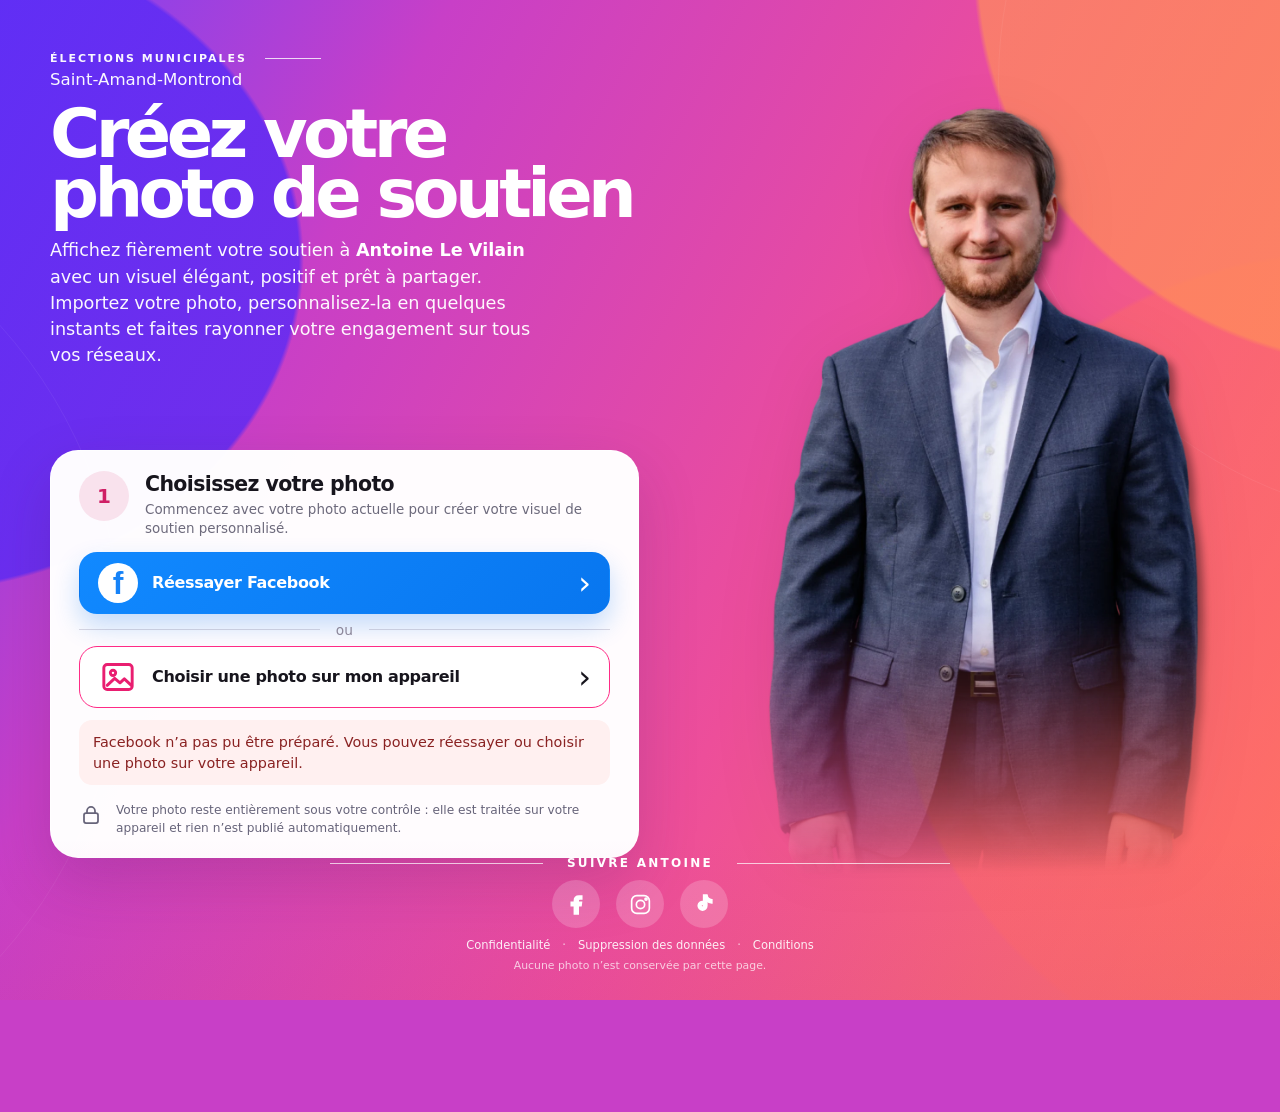
==== index.html @ eb2ffa09 "Add files via upload" ====
<!doctype html>
<html lang="fr">
<head>
  <meta charset="utf-8">
  <meta name="viewport" content="width=device-width, initial-scale=1, viewport-fit=cover">
  <meta name="theme-color" content="#c9409d">
  <meta name="description" content="Créez votre photo de soutien personnalisée.">
  <title>Créez votre photo de soutien</title>
  <link rel="stylesheet" href="./css/style.css?v=22">
  <link rel="stylesheet" href="./css/mobile.css?v=23" media="(max-width: 700px)">
</head>
<body class="landing-page">
  <div id="fb-root"></div>

  <main>
    <section class="top-stage" aria-labelledby="heroTitle">
      <div class="hero-copy">
        <p class="eyebrow">Élections municipales</p>
        <p class="hero-context">Saint-Amand-Montrond</p>

        <h1 id="heroTitle"><span>Créez votre</span><span>photo de soutien</span></h1>

        <p class="lead">
          Affichez fièrement votre soutien à <strong>Antoine Le Vilain</strong> avec un visuel élégant, positif et prêt à partager.
          Importez votre photo, personnalisez-la en quelques instants et faites rayonner votre engagement sur tous vos réseaux.
        </p>
      </div>

      <div class="candidate-visual" aria-hidden="true">
        <picture>
          <source srcset="./assets/antoine-portrait.webp?v=18" type="image/webp">
          <img
            src="./assets/antoine-portrait.png?v=18"
            width="1080"
            height="1920"
            alt=""
            loading="eager"
            fetchpriority="high"
            decoding="async"
          >
        </picture>
      </div>

      <section class="source-card" id="sourceSection" aria-labelledby="sourceTitle">
        <div class="section-heading">
          <span class="step">1</span>
          <div>
            <h2 id="sourceTitle">Choisissez votre photo</h2>
            <p>Commencez avec votre photo actuelle pour créer votre visuel de soutien personnalisé.</p>
          </div>
        </div>

        <div class="action-stack">
          <button class="button button-facebook" id="facebookButton" type="button">
            <span class="button-icon facebook-icon" aria-hidden="true">f</span>
            <span class="button-label">Utiliser ma photo Facebook</span>
            <span class="button-arrow" aria-hidden="true">›</span>
          </button>

          <p class="separator"><span>ou</span></p>

          <label class="button button-secondary" for="fileInput">
            <span class="button-icon image-icon" aria-hidden="true">
              <svg viewBox="0 0 24 24">
                <rect x="3.5" y="4.5" width="17" height="15" rx="2"></rect>
                <circle cx="9" cy="9.5" r="1.6"></circle>
                <path d="M5.5 17l4.5-4.2 3.2 2.7 2.6-2.4 4.2 3.9"></path>
              </svg>
            </span>
            <span class="button-label">Choisir une photo sur mon appareil</span>
            <span class="button-arrow" aria-hidden="true">›</span>
          </label>

          <input class="visually-hidden" id="fileInput" type="file" accept="image/jpeg,image/png,image/webp,image/*">
        </div>

        <div class="notice" id="facebookNotice" hidden></div>

        <div class="privacy-note">
          <span class="lock-icon" aria-hidden="true">
            <svg viewBox="0 0 24 24">
              <rect x="5" y="10" width="14" height="10" rx="2"></rect>
              <path d="M8 10V7.8A4 4 0 0 1 12 4a4 4 0 0 1 4 3.8V10"></path>
            </svg>
          </span>
          <p>Votre photo reste entièrement sous votre contrôle : elle est traitée sur votre appareil et rien n’est publié automatiquement.</p>
        </div>
      </section>
    </section>

    <section class="workflow" aria-label="Création du visuel">
      <section class="stage-section" id="editorSection" aria-labelledby="editorTitle" hidden>
        <div class="section-heading section-heading-light">
          <span class="step step-light">2</span>
          <div>
            <h2 id="editorTitle">Ajustez votre photo</h2>
            <p>Déplacez votre image et utilisez le zoom pour obtenir le cadrage souhaité.</p>
          </div>
        </div>

        <div class="canvas-wrap">
          <canvas id="editorCanvas" width="1080" height="1080" aria-label="Éditeur de photo"></canvas>
        </div>

        <div class="controls controls-light">
          <label for="zoomRange">Zoom</label>
          <input id="zoomRange" type="range" min="1" max="3" value="1" step="0.01">
        </div>

        <div class="button-row">
          <button class="button button-soft" id="resetButton" type="button">Recentrer</button>
          <button class="button button-white" id="generateButton" type="button">
            <span class="button-label">Créer ma photo de soutien</span>
          </button>
        </div>
      </section>

      <section class="stage-section" id="resultSection" aria-labelledby="resultTitle" hidden>
        <div class="section-heading section-heading-light">
          <span class="step step-light">3</span>
          <div>
            <h2 id="resultTitle">Votre photo de soutien est prête</h2>
            <p>Enregistrez votre visuel et partagez-le librement sur vos réseaux.</p>
          </div>
        </div>

        <img id="resultImage" class="result-image" alt="Visuel généré">

        <div class="action-stack result-actions">
          <a class="button button-white result-primary-action" id="facebookOpenButton" href="https://www.facebook.com/" target="_blank" rel="noopener noreferrer">Ouvrir Facebook</a>
          <button class="button button-soft" id="shareButton" type="button" hidden>Partager ma photo</button>
          <a class="button button-soft" id="downloadButton" download="photo-profil-antoine-le-vilain.jpg">Enregistrer ma photo</a>
        </div>

        <div class="instructions">
          <strong>Pour l’utiliser comme photo de profil Facebook :</strong>
          <ol>
            <li>Enregistrez l’image.</li>
            <li>Ouvrez votre profil Facebook.</li>
            <li>Choisissez « Modifier la photo de profil ».</li>
            <li>Sélectionnez le visuel généré puis validez.</li>
          </ol>
        </div>
      </section>
    </section>
  </main>

  <section class="friend-share-section" aria-labelledby="friendShareTitle" hidden>
    <div class="friend-share-inner">
      <div class="friend-share-icon" aria-hidden="true">
        <svg viewBox="0 0 24 24" role="presentation">
          <circle cx="18" cy="5" r="2.5"></circle>
          <circle cx="6" cy="12" r="2.5"></circle>
          <circle cx="18" cy="19" r="2.5"></circle>
          <path d="M8.2 10.8l7.6-4.5M8.2 13.2l7.6 4.5"></path>
        </svg>
      </div>

      <div class="friend-share-copy">
        <h2 id="friendShareTitle">Permettre à un ami de créer sa photo de soutien</h2>
        <p>Partagez le lien de cette page.</p>
      </div>

      <button type="button" class="button friend-share-button" id="shareSiteButton">Partager le lien</button>

      <p class="friend-share-feedback" id="shareSiteFeedback" role="status" aria-live="polite" hidden></p>
    </div>
  </section>

  <footer class="site-footer">
    <div class="footer-inner">
      <div class="footer-title-row" aria-hidden="true">
        <span></span><p>SUIVRE ANTOINE</p><span></span>
      </div>

      <div class="social-links" aria-label="Réseaux sociaux d’Antoine Le Vilain">
        <a class="social-button" href="https://www.facebook.com/antoinelevilain18" target="_blank" rel="noopener noreferrer" aria-label="Facebook">
          <svg viewBox="0 0 24 24" aria-hidden="true"><path d="M13.6 21v-8h2.7l.4-3h-3.1V8.1c0-.9.3-1.5 1.6-1.5H17V3.9c-.3 0-1.4-.1-2.6-.1-2.6 0-4.4 1.6-4.4 4.5V10H7v3h3v8h3.6z"/></svg>
        </a>
        <a class="social-button instagram" href="https://www.instagram.com/antoine_le_vilain/" target="_blank" rel="noopener noreferrer" aria-label="Instagram">
          <svg viewBox="0 0 24 24" aria-hidden="true"><rect x="3.5" y="3.5" width="17" height="17" rx="5"/><circle cx="12" cy="12" r="4"/><circle cx="17.3" cy="6.8" r="1"/></svg>
        </a>
        <a class="social-button" href="https://www.tiktok.com/@antoinelevilain" target="_blank" rel="noopener noreferrer" aria-label="TikTok">
          <svg viewBox="0 0 24 24" aria-hidden="true"><path d="M14.2 3v10.3a4.1 4.1 0 1 1-3.5-4.1v3a1.3 1.3 0 1 0 .5 1V3h3z"/><path d="M14.2 3c.5 2.5 2 4 4.8 4.5v3c-2-.2-3.5-.8-4.8-1.9V3z"/></svg>
        </a>
      </div>

      <nav class="legal-links" aria-label="Liens légaux">
        <a href="./privacy.html">Confidentialité</a>
        <span>·</span>
        <a href="./delete-data.html">Suppression des données</a>
        <span>·</span>
        <a href="./terms.html">Conditions</a>
      </nav>

      <p class="footer-note">Aucune photo n’est conservée par cette page.</p>
    </div>
  </footer>

  <script src="./js/config.js?v=24"></script>
  <script src="./js/editor.js?v=18"></script>
  <script src="./js/facebook.js?v=18"></script>
  <script src="./js/share.js?v=18"></script>
  <script src="./js/app.js?v=22"></script>
</body>
</html>
---- css/style.css ----
* { box-sizing: border-box; }

:root {
  color-scheme: light;
  --violet: #7a42f4;
  --magenta: #c83fc7;
  --rose: #ed4e9a;
  --coral: #ff765e;
  --ink: #17151d;
  --muted: #6d6a7c;
  --white: #fff;
  --facebook: #1683f8;
  --line: rgba(82, 70, 105, 0.20);
  --pink-line: #ff2b86;
  --card-shadow: 0 24px 60px rgba(82, 29, 92, 0.20);
}

html,
body {
  width: 100%;
  max-width: 100%;
  min-height: 100%;
  margin: 0;
  overflow-x: hidden;
}

html { background: var(--magenta); }

body {
  font-family: Inter, ui-sans-serif, system-ui, -apple-system, BlinkMacSystemFont, "Segoe UI", Arial, sans-serif;
  color: var(--white);
  background:
    radial-gradient(95% 100% at -8% 26%, rgba(91, 42, 245, .82) 0 33%, transparent 33.4%),
    radial-gradient(78% 92% at 110% -3%, rgba(255, 141, 91, .72) 0 43%, transparent 43.5%),
    radial-gradient(75% 90% at 105% 67%, rgba(255, 106, 104, .48) 0 46%, transparent 46.5%),
    linear-gradient(118deg, var(--violet) 0%, var(--magenta) 25%, var(--rose) 61%, var(--coral) 100%);
}

button,
input,
a { font: inherit; }

[hidden] { display: none !important; }

main { overflow-x: clip; }

.top-stage {
  position: relative;
  z-index: 1;
  width: min(calc(100% - 64px), 1180px);
  min-height: clamp(730px, calc(100svh - 116px), 850px);
  margin-inline: auto;
  overflow: visible;
}

.top-stage::before,
.top-stage::after {
  content: "";
  position: absolute;
  z-index: -1;
  pointer-events: none;
  border-radius: 50%;
  border: 1px solid rgba(255, 255, 255, .06);
}

.top-stage::before {
  width: 940px;
  height: 940px;
  left: -870px;
  top: 170px;
}

.top-stage::after {
  width: 880px;
  height: 880px;
  right: -650px;
  top: -360px;
}

.hero-copy {
  position: absolute;
  z-index: 4;
  left: 0;
  top: clamp(36px, 5.2vh, 54px);
  width: min(54%, 650px);
}

.eyebrow {
  position: relative;
  display: inline-flex;
  align-items: center;
  gap: 18px;
  margin: 0 0 5px;
  color: rgba(255, 255, 255, .96);
  font-size: clamp(.68rem, .86vw, .78rem);
  font-weight: 800;
  line-height: 1.1;
  letter-spacing: .18em;
  text-transform: uppercase;
}

.eyebrow::after {
  content: "";
  width: 56px;
  height: 1px;
  background: rgba(255, 255, 255, .8);
}

.hero-context {
  margin: 0 0 14px;
  color: rgba(255, 255, 255, .96);
  font-size: clamp(1rem, 1.3vw, 1.2rem);
  font-weight: 400;
}

h1 {
  width: 100%;
  max-width: none;
  margin: 0;
  color: #fff;
  font-size: clamp(4.2rem, 6.7vw, 6.65rem);
  font-weight: 900;
  line-height: .88;
  letter-spacing: -.067em;
  text-wrap: balance;
}

.lead {
  max-width: 41ch;
  margin: 14px 0 0;
  color: rgba(255, 255, 255, .96);
  font-size: clamp(.98rem, 1.25vw, 1.12rem);
  font-weight: 400;
  line-height: 1.42;
  text-wrap: pretty;
}

.candidate-visual {
  position: absolute;
  z-index: 2;
  right: -34px;
  top: 0;
  bottom: -48px;
  width: 56%;
  pointer-events: none;
}

.candidate-visual picture { display: contents; }

.candidate-visual img {
  position: absolute;
  right: -10px;
  bottom: -10px;
  width: auto;
  height: clamp(750px, 92vh, 930px);
  max-width: none;
  object-fit: contain;
  object-position: bottom right;
  filter: drop-shadow(0 15px 28px rgba(45, 11, 42, .12));
}

.source-card {
  position: absolute;
  z-index: 6;
  left: 0;
  bottom: 36px;
  width: clamp(520px, 46vw, 610px);
  padding: 20px 28px 20px;
  color: var(--ink);
  background: rgba(255, 255, 255, .985);
  border: 1px solid rgba(255, 255, 255, .8);
  border-radius: 28px;
  box-shadow: var(--card-shadow);
}

.section-heading {
  display: flex;
  align-items: flex-start;
  gap: 16px;
  margin-bottom: 14px;
}

.section-heading h2 {
  margin: 2px 0 0;
  color: var(--ink);
  font-size: clamp(1.15rem, 1.6vw, 1.38rem);
  font-weight: 850;
  line-height: 1.1;
  letter-spacing: -.03em;
}

.section-heading p {
  margin: 4px 0 0;
  color: var(--muted);
  font-size: clamp(.79rem, 1.05vw, .94rem);
  line-height: 1.42;
}

.step {
  display: grid;
  flex: 0 0 50px;
  width: 50px;
  height: 50px;
  place-items: center;
  border-radius: 50%;
  color: #cf1f65;
  background: #f9e2ed;
  font-size: 1.25rem;
  font-weight: 850;
}

.action-stack { display: grid; gap: 9px; }

.button {
  min-height: 60px;
  display: flex;
  align-items: center;
  gap: 14px;
  width: 100%;
  padding: 10px 18px;
  border: 1px solid transparent;
  border-radius: 18px;
  text-decoration: none;
  font-weight: 800;
  letter-spacing: -.02em;
  cursor: pointer;
  transition: transform 150ms ease, box-shadow 150ms ease, background 150ms ease;
}

.button:active { transform: translateY(1px); }
.button:disabled { opacity: .58; cursor: wait; }
.button-label { flex: 1; text-align: left; }
.button-arrow { font-size: 2rem; line-height: 1; font-weight: 400; }
.button-icon { flex: 0 0 auto; width: 40px; height: 40px; display: grid; place-items: center; }

.facebook-icon {
  border-radius: 50%;
  color: var(--facebook);
  background: #fff;
  font-family: Arial, sans-serif;
  font-size: 2rem;
  font-weight: 900;
  line-height: 1;
}

.image-icon { color: #e91e70; }
.image-icon svg,
.lock-icon svg {
  width: 100%;
  height: 100%;
  fill: none;
  stroke: currentColor;
  stroke-width: 1.75;
  stroke-linecap: round;
  stroke-linejoin: round;
}

.button-facebook {
  color: #fff;
  background: linear-gradient(135deg, #1189ff 0%, #0876ef 100%);
  box-shadow: 0 12px 26px rgba(9, 118, 239, .24);
}

.button-secondary {
  min-height: 57px;
  color: var(--ink);
  background: rgba(255, 255, 255, .98);
  border: 1.5px solid var(--pink-line);
}

.separator {
  display: flex;
  align-items: center;
  gap: 16px;
  margin: -1px 0;
  color: #8b8699;
  font-size: .86rem;
}

.separator::before,
.separator::after {
  content: "";
  flex: 1;
  height: 1px;
  background: var(--line);
}

.privacy-note {
  display: flex;
  gap: 13px;
  align-items: flex-start;
  margin-top: 8px;
  padding-top: 9px;
  color: #67647a;
}

.privacy-note p {
  margin: 0;
  font-size: clamp(.75rem, .95vw, .86rem);
  line-height: 1.42;
}

.lock-icon {
  flex: 0 0 24px;
  width: 24px;
  height: 24px;
  margin-top: 1px;
}

.workflow {
  position: relative;
  z-index: 12;
  width: min(calc(100% - 40px), 850px);
  margin: 0 auto;
  padding: 24px 0 64px;
}

.stage-section {
  margin-top: 28px;
  padding: 26px;
  border: 1px solid rgba(255, 255, 255, .20);
  border-radius: 28px;
  background: rgba(255, 255, 255, .10);
  box-shadow: 0 24px 60px rgba(68, 19, 76, .15);
  backdrop-filter: blur(14px);
  -webkit-backdrop-filter: blur(14px);
}

.section-heading-light h2 { color: #fff; }
.section-heading-light p { color: rgba(255, 255, 255, .82); }
.step-light { color: #cf1f65; background: #fff; }

.canvas-wrap {
  width: 100%;
  aspect-ratio: 1;
  overflow: hidden;
  border-radius: 22px;
  background: #fff;
  box-shadow: 0 18px 38px rgba(68, 19, 76, .15);
  touch-action: none;
}

#editorCanvas { display: block; width: 100%; height: 100%; touch-action: none; }
.controls { margin-top: 16px; }
.controls label { display: block; margin-bottom: 8px; font-size: .9rem; font-weight: 800; }
.controls-light label { color: #fff; }
.controls input[type="range"] { width: 100%; }
.button-row { display: grid; grid-template-columns: 1fr 1.35fr; gap: 10px; margin-top: 18px; }
.button-white { color: #b92a72; background: #fff; }
.button-soft { color: #fff; border-color: rgba(255, 255, 255, .34); background: rgba(255, 255, 255, .10); }
.result-image { display: block; width: 100%; aspect-ratio: 1; object-fit: cover; border-radius: 22px; margin-bottom: 18px; }
.instructions { margin-top: 18px; padding: 17px; border: 1px solid rgba(255,255,255,.18); border-radius: 16px; color: rgba(255,255,255,.9); background: rgba(255,255,255,.08); line-height: 1.5; }
.instructions ol { padding-left: 21px; margin: 8px 0 0; }
.notice { margin-top: 12px; padding: 12px 14px; border-radius: 13px; background: #f7f7f8; color: #40444a; font-size: .9rem; line-height: 1.45; }
.notice.error { background: #fff0f0; color: #8a2222; }

.site-footer {
  position: relative;
  z-index: 9;
  min-height: 116px;
  margin-top: -48px;
  color: #fff;
  background: linear-gradient(180deg, rgba(200, 63, 199, .0) 0%, rgba(181, 51, 149, .22) 100%);
}

.footer-inner {
  width: min(calc(100% - 40px), 620px);
  margin: 0 auto;
  padding: 12px 0 max(24px, calc(env(safe-area-inset-bottom) + 16px));
  text-align: center;
}

.footer-title-row {
  display: grid;
  grid-template-columns: 1fr auto 1fr;
  align-items: center;
  gap: 24px;
}

.footer-title-row span {
  height: 1px;
  background: rgba(255, 255, 255, .70);
}

.footer-title-row p {
  margin: 0;
  font-size: .75rem;
  font-weight: 800;
  letter-spacing: .19em;
}

.social-links {
  display: flex;
  justify-content: center;
  gap: 16px;
  margin-top: 10px;
}

.social-button {
  width: 48px;
  height: 48px;
  display: grid;
  place-items: center;
  color: #fff;
  text-decoration: none;
  border: 0;
  border-radius: 50%;
  background: rgba(255, 255, 255, .19);
}

.social-button svg { width: 25px; height: 25px; fill: currentColor; stroke: currentColor; stroke-width: 1.6; }
.social-button.instagram svg { fill: none; }

.legal-links {
  display: flex;
  justify-content: center;
  flex-wrap: wrap;
  gap: 7px 12px;
  margin-top: 10px;
  font-size: .72rem;
}

.legal-links a { color: rgba(255,255,255,.9); text-decoration: none; }
.legal-links span { opacity: .7; }
.footer-note { margin: 7px 0 0; color: rgba(255,255,255,.72); font-size: .68rem; }

/* Legal/support pages */
.app-shell {
  width: min(calc(100% - 32px), 860px);
  margin: 0 auto;
  padding: 48px 0;
}
.app-shell .card {
  color: var(--ink);
  background: #fff;
  border-radius: 24px;
  padding: 28px;
  box-shadow: var(--card-shadow);
}
.app-shell .card h1,
.app-shell .card h2 { color: var(--ink); }
.app-shell .card p { color: #56515f; line-height: 1.6; }
.app-shell .card a { color: #b51f68; }

@media (max-width: 1100px) and (min-width: 701px) {
  .top-stage { width: min(calc(100% - 48px), 1030px); }
  .hero-copy { width: 54%; }
  h1 { font-size: clamp(3.75rem, 6.8vw, 5.4rem); }
  .lead { max-width: 36ch; }
  .candidate-visual { right: -40px; width: 53%; }
  .candidate-visual img { height: clamp(700px, 88vh, 830px); }
  .source-card { width: min(53vw, 545px); }
}

@media (max-width: 700px) {
  body {
    background:
      radial-gradient(88% 54% at -10% 12%, rgba(91, 42, 245, .82) 0 38%, transparent 38.4%),
      radial-gradient(82% 70% at 114% -4%, rgba(255, 135, 91, .64) 0 40%, transparent 40.4%),
      radial-gradient(95% 70% at 112% 84%, rgba(255, 91, 111, .46) 0 50%, transparent 50.5%),
      linear-gradient(145deg, var(--violet) 0%, var(--magenta) 31%, var(--rose) 67%, var(--coral) 100%);
  }

  .top-stage {
    width: 100%;
    min-height: 1360px;
    margin: 0;
    padding: 0;
    overflow: hidden;
  }

  .top-stage::before {
    width: 720px;
    height: 720px;
    left: -610px;
    top: 500px;
  }

  .top-stage::after {
    width: 690px;
    height: 690px;
    right: -560px;
    top: -180px;
  }

  .hero-copy {
    position: absolute;
    left: 0;
    top: max(36px, calc(env(safe-area-inset-top) + 24px));
    width: 100%;
    padding: 0 28px;
  }

  .eyebrow {
    display: flex;
    width: 100%;
    margin-bottom: 8px;
    font-size: clamp(.66rem, 2.8vw, .76rem);
  }

  .eyebrow::after {
    width: 52px;
    flex: 0 0 52px;
  }

  .hero-context {
    margin-bottom: 20px;
    font-size: clamp(1rem, 4.2vw, 1.2rem);
  }

  h1 {
    width: 56%;
    max-width: 6.2ch;
    font-size: clamp(3.25rem, 14vw, 4.65rem);
    line-height: .91;
  }

  .lead {
    width: 48%;
    max-width: 220px;
    margin-top: 20px;
    font-size: clamp(.88rem, 3.6vw, 1.05rem);
    line-height: 1.48;
  }

  .candidate-visual {
    top: 55px;
    right: -4%;
    bottom: auto;
    width: 70%;
    height: 790px;
  }

  .candidate-visual img {
    right: -4%;
    bottom: 0;
    height: 760px;
    max-height: none;
  }

  .source-card {
    left: 50%;
    bottom: auto;
    top: 780px;
    width: calc(100% - 42px);
    transform: translateX(-50%);
    padding: 28px 24px 24px;
    border-radius: 30px;
  }

  .section-heading { gap: 15px; margin-bottom: 20px; }
  .section-heading h2 { font-size: clamp(1.42rem, 5.8vw, 1.72rem); }
  .section-heading p { font-size: clamp(.92rem, 3.8vw, 1.05rem); }
  .step { flex-basis: 54px; width: 54px; height: 54px; font-size: 1.35rem; }
  .button { min-height: 68px; border-radius: 18px; font-size: clamp(.98rem, 4.3vw, 1.14rem); }
  .button-icon { width: 44px; height: 44px; }
  .facebook-icon { font-size: 2.2rem; }
  .button-secondary { min-height: 64px; }
  .privacy-note { margin-top: 13px; padding-top: 11px; }
  .privacy-note p { font-size: clamp(.82rem, 3.4vw, .94rem); }

  .workflow { width: calc(100% - 32px); padding-top: 20px; }
  .stage-section { padding: 20px; }
  .button-row { grid-template-columns: 1fr; }

  .site-footer {
    min-height: 230px;
    margin-top: -30px;
    background: transparent;
  }

  .footer-inner {
    width: calc(100% - 48px);
    max-width: 560px;
    padding-top: 26px;
  }

  .footer-title-row { gap: 14px; }
  .footer-title-row p { font-size: .72rem; }
  .social-links { gap: 18px; margin-top: 14px; }
  .social-button { width: 54px; height: 54px; }
  .social-button svg { width: 27px; height: 27px; }
  .legal-links { gap: 8px 12px; margin-top: 14px; font-size: .73rem; }
  .footer-note { font-size: .69rem; }
}

@media (max-width: 430px) {
  .top-stage { min-height: 1310px; }
  .hero-copy { padding-inline: 22px; }
  h1 { width: 57%; font-size: clamp(2.95rem, 13.6vw, 4rem); }
  .lead { width: 48%; font-size: clamp(.84rem, 3.6vw, .95rem); }
  .candidate-visual { right: -7%; width: 72%; height: 750px; }
  .candidate-visual img { height: 720px; }
  .source-card { top: 744px; width: calc(100% - 28px); padding: 24px 20px 22px; }
  .section-heading h2 { font-size: 1.35rem; }
  .button { font-size: .96rem; }
}

@media (max-width: 380px) {
  .top-stage { min-height: 1270px; }
  .hero-copy { padding-inline: 18px; }
  h1 { font-size: 2.8rem; }
  .lead { font-size: .82rem; }
  .candidate-visual { right: -10%; width: 74%; height: 720px; }
  .candidate-visual img { height: 690px; }
  .source-card { top: 715px; width: calc(100% - 22px); }
  .button { padding-inline: 14px; font-size: .90rem; }
}

@media (prefers-reduced-motion: reduce) {
  .button { transition: none; }
}

/* V15 fidelity adjustments */
h1 > span { display: block; white-space: nowrap; }
.workflow { padding: 0; }
.workflow:has(.stage-section:not([hidden])) { padding: 24px 0 64px; }

@media (min-width: 701px) {
  .hero-copy { width: min(56%, 690px); }
  h1 { font-size: clamp(4.25rem, 5.35vw, 5.35rem); }
}

@media (max-width: 700px) {
  .top-stage { min-height: 1210px; }
  h1 { width: 58%; max-width: 6.1ch; }
  h1 > span { white-space: normal; }
  .lead { width: 50%; max-width: 205px; }
  .candidate-visual {
    top: 150px;
    right: -28%;
    width: 80%;
    height: 590px;
  }
  .candidate-visual img {
    right: 0;
    bottom: 0;
    height: 570px;
  }
  .source-card { top: 690px; }
  .site-footer { margin-top: -18px; }
}

@media (max-width: 430px) {
  .top-stage { min-height: 1170px; }
  .candidate-visual { top: 155px; right: -30%; width: 82%; height: 560px; }
  .candidate-visual img { height: 545px; }
  .source-card { top: 660px; }
}

@media (max-width: 380px) {
  .top-stage { min-height: 1135px; }
  .candidate-visual { top: 160px; right: -32%; width: 84%; height: 535px; }
  .candidate-visual img { height: 520px; }
  .source-card { top: 635px; }
}


/* V16 corrective patch */
.visually-hidden {
  position: absolute !important;
  width: 1px !important;
  height: 1px !important;
  padding: 0 !important;
  margin: -1px !important;
  overflow: hidden !important;
  clip: rect(0, 0, 0, 0) !important;
  white-space: nowrap !important;
  border: 0 !important;
}

.candidate-visual img {
  filter: drop-shadow(0 16px 28px rgba(45, 11, 42, .10));
}

@media (max-width: 700px) {
  html, body, main {
    overflow-x: clip;
  }

  body {
    background:
      radial-gradient(68% 44% at -12% 18%, rgba(86, 44, 247, .88) 0 39%, transparent 39.5%),
      radial-gradient(52% 80% at 122% 13%, rgba(255, 142, 107, .50) 0 45%, transparent 45.5%),
      radial-gradient(88% 72% at 112% 98%, rgba(255, 98, 132, .42) 0 49%, transparent 49.5%),
      linear-gradient(138deg, #7343f4 0%, #b044db 27%, #df4fa7 63%, #ff7b63 100%);
  }

  .top-stage {
    min-height: 1680px;
    width: 100%;
    overflow: clip;
  }

  .top-stage::before {
    width: 760px;
    height: 760px;
    left: -620px;
    top: 860px;
  }

  .top-stage::after {
    width: 760px;
    height: 760px;
    right: -595px;
    top: 60px;
  }

  .hero-copy {
    left: 0;
    top: max(42px, calc(env(safe-area-inset-top) + 28px));
    width: 100%;
    padding: 0 34px;
  }

  .eyebrow {
    display: inline-flex;
    width: auto;
    margin-bottom: 10px;
    font-size: .82rem;
    letter-spacing: .18em;
  }

  .eyebrow::after {
    width: 72px;
    flex-basis: 72px;
  }

  .hero-context {
    margin-bottom: 30px;
    font-size: 1.12rem;
    line-height: 1.25;
  }

  h1 {
    width: 62%;
    max-width: 5.8ch;
    font-size: clamp(4.25rem, 16vw, 5.9rem);
    line-height: .90;
    letter-spacing: -.065em;
  }

  .lead {
    width: 46%;
    max-width: 248px;
    margin-top: 24px;
    font-size: 1rem;
    line-height: 1.42;
  }

  .candidate-visual {
    z-index: 2;
    top: 195px;
    right: -43%;
    width: 97%;
    height: 1060px;
  }

  .candidate-visual img {
    right: 0;
    bottom: 0;
    height: 1040px;
  }

  .source-card {
    top: 1255px;
    left: 50%;
    width: calc(100% - 38px);
    padding: 30px 22px 24px;
    transform: translateX(-50%);
    border-radius: 34px;
    box-shadow: 0 28px 66px rgba(82, 29, 92, .20);
  }

  .section-heading {
    gap: 18px;
    margin-bottom: 18px;
  }

  .section-heading h2 {
    font-size: 2rem;
    line-height: 1.02;
  }

  .section-heading p {
    font-size: 1rem;
    line-height: 1.45;
  }

  .step {
    flex-basis: 82px;
    width: 82px;
    height: 82px;
    font-size: 1.85rem;
  }

  .action-stack { gap: 12px; }

  .button {
    min-height: 78px;
    padding: 14px 18px;
    border-radius: 18px;
    font-size: 1.02rem;
  }

  .button-icon {
    width: 52px;
    height: 52px;
  }

  .facebook-icon {
    font-size: 2.6rem;
  }

  .button-arrow {
    font-size: 3rem;
  }

  .button-secondary {
    min-height: 76px;
    border-width: 2px;
  }

  .separator {
    gap: 15px;
    margin: 2px 0;
    font-size: .95rem;
  }

  .privacy-note {
    gap: 14px;
    margin-top: 10px;
    padding-top: 12px;
  }

  .privacy-note p {
    font-size: 1rem;
    line-height: 1.46;
  }

  .lock-icon {
    width: 28px;
    height: 28px;
    flex-basis: 28px;
  }

  .site-footer {
    min-height: 255px;
    margin-top: -20px;
    background: transparent;
  }

  .footer-inner {
    width: calc(100% - 54px);
    padding-top: 26px;
    padding-bottom: max(32px, calc(env(safe-area-inset-bottom) + 22px));
  }

  .footer-title-row {
    gap: 20px;
  }

  .footer-title-row p {
    font-size: .84rem;
    letter-spacing: .20em;
  }

  .social-links {
    gap: 24px;
    margin-top: 18px;
  }

  .social-button {
    width: 68px;
    height: 68px;
    background: rgba(255, 255, 255, .18);
  }

  .social-button svg {
    width: 32px;
    height: 32px;
  }

  .legal-links {
    gap: 8px 14px;
    margin-top: 18px;
    font-size: .84rem;
  }

  .footer-note {
    margin-top: 10px;
    font-size: .82rem;
  }
}

@media (max-width: 430px) {
  .top-stage {
    min-height: 1605px;
  }

  .hero-copy {
    padding: 0 30px;
  }

  .eyebrow {
    font-size: .78rem;
  }

  .hero-context {
    font-size: 1rem;
    margin-bottom: 24px;
  }

  h1 {
    width: 64%;
    max-width: 5.5ch;
    font-size: clamp(3.85rem, 15.4vw, 5.2rem);
  }

  .lead {
    width: 47%;
    max-width: 222px;
    font-size: .98rem;
  }

  .candidate-visual {
    top: 232px;
    right: -52%;
    width: 114%;
    height: 930px;
  }

  .candidate-visual img {
    height: 910px;
  }

  .source-card {
    top: 1198px;
    width: calc(100% - 28px);
    padding: 28px 20px 22px;
  }

  .section-heading h2 {
    font-size: 1.85rem;
  }

  .section-heading p,
  .privacy-note p {
    font-size: .95rem;
  }

  .button {
    font-size: .98rem;
  }

  .social-button {
    width: 62px;
    height: 62px;
  }
}

@media (max-width: 380px) {
  .top-stage {
    min-height: 1535px;
  }

  .hero-copy {
    padding: 0 24px;
  }

  h1 {
    width: 65%;
    font-size: 3.45rem;
  }

  .lead {
    width: 48%;
    max-width: 196px;
    font-size: .93rem;
  }

  .candidate-visual {
    top: 228px;
    right: -60%;
    width: 125%;
    height: 880px;
  }

  .candidate-visual img {
    height: 860px;
  }

  .source-card {
    top: 1158px;
    width: calc(100% - 20px);
    padding: 26px 18px 22px;
  }

  .section-heading {
    gap: 14px;
  }

  .step {
    width: 76px;
    height: 76px;
    flex-basis: 76px;
    font-size: 1.7rem;
  }

  .section-heading h2 {
    font-size: 1.75rem;
  }

  .button {
    font-size: .93rem;
  }

  .social-links { gap: 20px; }
}

/* V17 desktop validation patch */
.lead strong {
  font-weight: 800;
  color: #fff;
}

@media (min-width: 701px) {
  .top-stage {
    min-height: 900px;
  }

  .source-card {
    top: 470px;
    bottom: auto;
  }

  .site-footer {
    margin-top: 20px;
    min-height: 130px;
    background: linear-gradient(180deg, rgba(200, 63, 199, 0) 0%, rgba(181, 51, 149, 0.10) 100%);
  }

  .footer-inner {
    padding-top: 24px;
    padding-bottom: 28px;
  }
}

/* V18 desktop refinement */
@media (min-width: 701px) {
  .top-stage {
    min-height: clamp(780px, calc(100svh - 72px), 900px);
  }

  .lead {
    max-width: 43ch;
    font-size: clamp(1.08rem, 1.38vw, 1.22rem);
    line-height: 1.48;
  }

  .candidate-visual {
    right: -6px;
    width: 55%;
  }

  .candidate-visual img {
    right: 18px;
    object-position: bottom center;
  }

  .source-card {
    top: clamp(390px, 50vh, 452px);
    bottom: auto;
  }

  .site-footer {
    margin-top: 10px;
  }

  .footer-inner {
    padding-top: 18px;
  }
}

/* V22 — ciblage résultat + partage du lien */
.result-primary-action {
  background: #fff;
  color: #b92a72;
  border-color: rgba(255,255,255,.92);
  box-shadow: 0 12px 28px rgba(70,20,65,.14);
}

@media (hover: hover) and (pointer: fine) {
  .result-primary-action:hover,
  .friend-share-button:hover {
    transform: translateY(-1px);
    box-shadow: 0 14px 30px rgba(70,20,65,.18);
  }
}

.result-primary-action:active,
.friend-share-button:active {
  transform: translateY(1px);
}

.friend-share-section {
  position: relative;
  z-index: 8;
  width: min(calc(100% - 64px), 850px);
  margin: 28px auto 42px;
}

.friend-share-inner {
  display: grid;
  grid-template-columns: auto minmax(0, 1fr) auto;
  grid-template-areas:
    "icon copy button"
    ". feedback feedback";
  align-items: center;
  gap: 14px 20px;
  padding: 22px 24px;
  border: 1px solid rgba(255,255,255,.18);
  border-radius: 24px;
  background: rgba(255,255,255,.10);
  backdrop-filter: blur(14px);
  -webkit-backdrop-filter: blur(14px);
  box-shadow: 0 20px 50px rgba(65,20,70,.12);
}

.friend-share-icon {
  grid-area: icon;
  width: 48px;
  height: 48px;
  display: grid;
  place-items: center;
  border-radius: 50%;
  color: #fff;
  background: rgba(255,255,255,.14);
}

.friend-share-icon svg {
  width: 24px;
  height: 24px;
  fill: none;
  stroke: currentColor;
  stroke-width: 1.8;
  stroke-linecap: round;
  stroke-linejoin: round;
}

.friend-share-copy {
  grid-area: copy;
  min-width: 0;
}

.friend-share-copy h2 {
  margin: 0;
  color: #fff;
  font-size: clamp(1.2rem, 1.55vw, 1.4rem);
  font-weight: 800;
  line-height: 1.15;
  letter-spacing: -.025em;
}

.friend-share-copy p {
  margin: 6px 0 0;
  color: rgba(255,255,255,.80);
  font-size: .92rem;
  line-height: 1.4;
}

.friend-share-button {
  grid-area: button;
  width: auto;
  min-width: 168px;
  min-height: 52px;
  justify-content: center;
  padding-inline: 22px;
  color: #b92a72;
  background: #fff;
  border: none;
  border-radius: 16px;
  font-weight: 800;
  box-shadow: 0 10px 24px rgba(70,20,65,.12);
}

.friend-share-feedback {
  grid-area: feedback;
  margin: 0;
  color: rgba(255,255,255,.88);
  font-size: .82rem;
  line-height: 1.35;
}
---- css/mobile.css ----
/*
 * V20 — reconstruction mobile propre.
 * Ce fichier est chargé uniquement sous 701px.
 * Le desktop V18/V19 reste volontairement inchangé.
 */

@media (max-width: 700px) {
  :root {
    --m-edge: clamp(22px, 6.2vw, 30px);
    --m-card-edge: clamp(14px, 3.9vw, 20px);
    --m-white: #ffffff;
    --m-ink: #17151d;
    --m-muted: #706b84;
    --m-pink: #f02078;
    --m-facebook: #1683f8;
  }

  *, *::before, *::after { box-sizing: border-box; }

  html,
  body,
  main {
    width: 100%;
    max-width: 100%;
    overflow-x: clip !important;
  }

  html { background: #c83fc7; }

  body {
    min-width: 0 !important;
    min-height: 100svh;
    margin: 0 !important;
    background:
      radial-gradient(76% 46% at -18% 12%, rgba(91, 44, 245, .96) 0 48%, transparent 48.5%),
      radial-gradient(64% 52% at 117% 11%, rgba(255, 132, 94, .60) 0 51%, transparent 51.5%),
      radial-gradient(84% 64% at 115% 96%, rgba(255, 103, 112, .42) 0 55%, transparent 55.5%),
      linear-gradient(138deg, #7445f3 0%, #b443d7 29%, #dc4da9 61%, #ff795f 100%) !important;
    color: #fff;
  }

  main {
    position: relative;
    overflow-x: clip !important;
  }

  /* ---------------------------------------------------------
     HERO : flux normal pour texte + carte ; portrait en absolu
     --------------------------------------------------------- */
  .top-stage {
    position: relative !important;
    z-index: 1 !important;
    display: block !important;
    width: 100% !important;
    min-height: 0 !important;
    height: auto !important;
    margin: 0 !important;
    padding:
      max(30px, calc(env(safe-area-inset-top) + 20px))
      0
      clamp(26px, 7vw, 38px) !important;
    overflow-x: clip !important;
    overflow-y: visible !important;
  }

  .top-stage::before,
  .top-stage::after {
    pointer-events: none !important;
    border-color: rgba(255,255,255,.06) !important;
  }

  .top-stage::before {
    width: 720px !important;
    height: 720px !important;
    left: -615px !important;
    top: 310px !important;
  }

  .top-stage::after {
    width: 690px !important;
    height: 690px !important;
    right: -548px !important;
    top: -90px !important;
  }

  .hero-copy {
    position: relative !important;
    z-index: 5 !important;
    top: auto !important;
    left: auto !important;
    width: 100% !important;
    max-width: none !important;
    margin: 0 !important;
    padding: 0 var(--m-edge) !important;
  }

  .eyebrow {
    display: flex !important;
    align-items: center !important;
    gap: 13px !important;
    width: 100% !important;
    max-width: 100% !important;
    margin: 0 0 7px !important;
    color: rgba(255,255,255,.98) !important;
    font-size: clamp(.66rem, 2.7vw, .78rem) !important;
    font-weight: 800 !important;
    line-height: 1.1 !important;
    letter-spacing: .15em !important;
    text-transform: uppercase !important;
    white-space: nowrap !important;
  }

  .eyebrow::after {
    content: "" !important;
    display: block !important;
    flex: 0 0 clamp(38px, 11vw, 64px) !important;
    width: clamp(38px, 11vw, 64px) !important;
    height: 1px !important;
    background: rgba(255,255,255,.90) !important;
  }

  .hero-context {
    margin: 0 0 clamp(24px, 6.2vw, 30px) !important;
    color: rgba(255,255,255,.98) !important;
    font-size: clamp(.98rem, 4vw, 1.12rem) !important;
    font-weight: 400 !important;
    line-height: 1.23 !important;
  }

  /* 3 lignes visuelles : "Créez votre" / "photo de" / "soutien". */
  h1 {
    position: relative !important;
    z-index: 5 !important;
    width: 55vw !important;
    max-width: 238px !important;
    margin: 0 !important;
    color: #fff !important;
    font-size: clamp(3.25rem, 13.7vw, 3.75rem) !important;
    font-weight: 900 !important;
    line-height: .90 !important;
    letter-spacing: -.067em !important;
    text-wrap: initial !important;
  }

  h1 > span {
    display: block !important;
    width: 100% !important;
  }

  h1 > span:first-child {
    white-space: nowrap !important;
  }

  h1 > span:last-child {
    max-width: 8.2ch !important;
    white-space: normal !important;
  }

  /* Le paragraphe occupe désormais la largeur disponible et passe devant
     le costume. Le portrait est placé assez haut et assez à droite pour que
     le visage reste hors de sa zone verticale. */
  .lead {
    position: relative !important;
    z-index: 6 !important;
    width: calc(100vw - (var(--m-edge) * 2)) !important;
    max-width: calc(100vw - (var(--m-edge) * 2)) !important;
    margin: clamp(34px, 8vw, 44px) 0 0 !important;
    padding: 0 !important;
    color: rgba(255,255,255,.98) !important;
    font-size: clamp(.91rem, 3.7vw, 1.01rem) !important;
    font-weight: 400 !important;
    line-height: 1.46 !important;
    letter-spacing: -.008em !important;
    text-wrap: wrap !important;
    text-shadow:
      0 2px 3px rgba(35, 10, 45, .34),
      0 5px 14px rgba(35, 10, 45, .24) !important;
  }

  .lead strong {
    color: #fff !important;
    font-weight: 800 !important;
  }

  /* Portrait : tête dégagée à droite, costume derrière le texte et la carte. */
  .candidate-visual {
    position: absolute !important;
    z-index: 2 !important;
    top: clamp(78px, 18vw, 92px) !important;
    right: clamp(-40px, -8vw, -28px) !important;
    bottom: auto !important;
    width: clamp(270px, 68vw, 310px) !important;
    height: auto !important;
    max-width: none !important;
    pointer-events: none !important;
    overflow: visible !important;
  }

  .candidate-visual picture {
    display: block !important;
    width: 100% !important;
  }

  .candidate-visual img {
    position: static !important;
    display: block !important;
    width: 100% !important;
    height: auto !important;
    max-width: none !important;
    object-fit: contain !important;
    object-position: top center !important;
    filter: drop-shadow(0 12px 22px rgba(35,10,32,.12)) !important;
  }

  /* ---------------------------------------------------------
     CARTE 1 : dans le flux normal, jamais coupée
     --------------------------------------------------------- */
  .source-card {
    position: relative !important;
    z-index: 7 !important;
    top: auto !important;
    left: auto !important;
    right: auto !important;
    bottom: auto !important;
    width: calc(100% - (var(--m-card-edge) * 2)) !important;
    max-width: 430px !important;
    margin:
      clamp(30px, 7.5vw, 44px)
      auto
      0 !important;
    padding: clamp(21px, 5.2vw, 25px) clamp(18px, 4.8vw, 22px) !important;
    transform: none !important;
    color: var(--m-ink) !important;
    background: rgba(255,255,255,.988) !important;
    border: 1px solid rgba(255,255,255,.93) !important;
    border-radius: 28px !important;
    overflow: visible !important;
    box-shadow: 0 24px 56px rgba(70,20,65,.18) !important;
  }

  .source-card .section-heading {
    display: grid !important;
    grid-template-columns: 48px minmax(0,1fr) !important;
    align-items: start !important;
    gap: 14px !important;
    margin: 0 0 17px !important;
  }

  .source-card .step {
    display: grid !important;
    place-items: center !important;
    width: 48px !important;
    height: 48px !important;
    min-width: 48px !important;
    flex: none !important;
    border-radius: 999px !important;
    background: #f9dfe9 !important;
    color: #cf1f65 !important;
    font-size: 1.24rem !important;
    font-weight: 850 !important;
    line-height: 1 !important;
  }

  .source-card .section-heading h2 {
    margin: 2px 0 0 !important;
    color: #17151d !important;
    font-size: clamp(1.27rem, 5.3vw, 1.45rem) !important;
    font-weight: 850 !important;
    line-height: 1.08 !important;
    letter-spacing: -.035em !important;
  }

  .source-card .section-heading p {
    margin: 7px 0 0 !important;
    color: #737087 !important;
    font-size: clamp(.84rem, 3.35vw, .93rem) !important;
    line-height: 1.40 !important;
  }

  .action-stack {
    display: grid !important;
    gap: 0 !important;
  }

  .button {
    display: flex !important;
    align-items: center !important;
    gap: 11px !important;
    width: 100% !important;
    min-height: 60px !important;
    padding: 9px 14px !important;
    border-radius: 17px !important;
    font-size: clamp(.86rem, 3.6vw, .98rem) !important;
    font-weight: 800 !important;
    line-height: 1.16 !important;
    letter-spacing: -.014em !important;
  }

  .button-label {
    min-width: 0 !important;
    flex: 1 !important;
    text-align: left !important;
  }

  .button-facebook .button-label {
    white-space: nowrap !important;
  }

  .button-icon {
    display: grid !important;
    place-items: center !important;
    flex: 0 0 40px !important;
    width: 40px !important;
    height: 40px !important;
  }

  .facebook-icon {
    border-radius: 50% !important;
    background: #fff !important;
    color: var(--m-facebook) !important;
    font-family: Arial, sans-serif !important;
    font-size: 2rem !important;
    font-weight: 900 !important;
    line-height: 1 !important;
  }

  .button-facebook {
    min-height: 62px !important;
    color: #fff !important;
    background: linear-gradient(135deg, #1d8af8 0%, #0878ee 100%) !important;
    border-color: transparent !important;
    box-shadow: 0 11px 24px rgba(22,131,248,.20) !important;
  }

  .button-arrow {
    flex: 0 0 auto !important;
    font-size: 1.82rem !important;
    font-weight: 400 !important;
    line-height: 1 !important;
  }

  .separator {
    display: flex !important;
    align-items: center !important;
    gap: 13px !important;
    margin: 10px 0 !important;
    color: #8e8a9d !important;
    font-size: .82rem !important;
    font-weight: 700 !important;
  }

  .separator::before,
  .separator::after {
    content: "" !important;
    flex: 1 !important;
    height: 1px !important;
    background: rgba(102,92,122,.24) !important;
  }

  .button-secondary {
    min-height: 61px !important;
    color: #17151d !important;
    background: #fff !important;
    border: 1.5px solid #ff2b86 !important;
    box-shadow: none !important;
  }

  .button-secondary .button-label {
    white-space: normal !important;
  }

  .image-icon { color: #f00d72 !important; }

  .visually-hidden {
    position: absolute !important;
    width: 1px !important;
    height: 1px !important;
    padding: 0 !important;
    margin: -1px !important;
    overflow: hidden !important;
    clip: rect(0 0 0 0) !important;
    clip-path: inset(50%) !important;
    white-space: nowrap !important;
    border: 0 !important;
  }

  .privacy-note {
    display: flex !important;
    align-items: flex-start !important;
    gap: 10px !important;
    margin-top: 15px !important;
    padding-top: 13px !important;
    border-top: 1px solid rgba(102,92,122,.12) !important;
    color: #706b84 !important;
  }

  .privacy-note p {
    margin: 0 !important;
    color: #706b84 !important;
    font-size: clamp(.79rem, 3.1vw, .86rem) !important;
    line-height: 1.42 !important;
  }

  .lock-icon {
    flex: 0 0 21px !important;
    width: 21px !important;
    height: 21px !important;
    margin-top: 1px !important;
    color: #302b49 !important;
  }

  /* ---------------------------------------------------------
     WORKFLOW 2 + 3
     --------------------------------------------------------- */
  .workflow {
    position: relative !important;
    z-index: 8 !important;
    width: calc(100% - (var(--m-card-edge) * 2)) !important;
    max-width: 430px !important;
    margin: 0 auto !important;
    padding: 0 !important;
  }

  .workflow:has(.stage-section:not([hidden])) {
    padding: 24px 0 38px !important;
  }

  .stage-section {
    width: 100% !important;
    margin: 24px auto 0 !important;
    padding: 22px !important;
    border: 1px solid rgba(255,255,255,.24) !important;
    border-radius: 26px !important;
    background: rgba(255,255,255,.10) !important;
    box-shadow: 0 24px 60px rgba(68,19,76,.14) !important;
    backdrop-filter: blur(12px) !important;
    -webkit-backdrop-filter: blur(12px) !important;
    overflow: visible !important;
  }

  .stage-section .section-heading {
    display: grid !important;
    grid-template-columns: 48px minmax(0,1fr) !important;
    align-items: start !important;
    gap: 14px !important;
    margin: 0 0 18px !important;
  }

  .stage-section .step {
    display: grid !important;
    place-items: center !important;
    width: 48px !important;
    height: 48px !important;
    min-width: 48px !important;
    border-radius: 999px !important;
    color: #cf1f65 !important;
    background: #fff !important;
    font-size: 1.24rem !important;
    font-weight: 850 !important;
  }

  /* Exigence V20 : titres ET descriptions des étapes 2/3 en blanc. */
  #editorSection .section-heading h2,
  #resultSection .section-heading h2 {
    margin: 1px 0 0 !important;
    color: #fff !important;
    font-size: clamp(1.30rem, 5.2vw, 1.46rem) !important;
    font-weight: 850 !important;
    line-height: 1.08 !important;
    letter-spacing: -.03em !important;
  }

  #editorSection .section-heading p,
  #resultSection .section-heading p {
    margin: 7px 0 0 !important;
    color: rgba(255,255,255,.94) !important;
    font-size: clamp(.85rem, 3.4vw, .94rem) !important;
    line-height: 1.40 !important;
  }

  .canvas-wrap {
    width: 100% !important;
    aspect-ratio: 1 !important;
    overflow: hidden !important;
    border-radius: 22px !important;
    background: #fff !important;
    box-shadow: 0 16px 34px rgba(68,19,76,.14) !important;
    touch-action: none !important;
  }

  #editorCanvas {
    display: block !important;
    width: 100% !important;
    height: 100% !important;
    touch-action: none !important;
  }

  .controls {
    margin-top: 18px !important;
  }

  .controls label,
  .controls-light label {
    display: block !important;
    margin-bottom: 9px !important;
    color: #fff !important;
    font-size: .92rem !important;
    font-weight: 800 !important;
  }

  .controls input[type="range"] {
    width: 100% !important;
    min-height: 34px !important;
  }

  .button-row {
    display: grid !important;
    grid-template-columns: 1fr !important;
    gap: 10px !important;
    margin-top: 17px !important;
  }

  .button-row .button,
  .stage-section .action-stack .button {
    min-height: 60px !important;
    border-radius: 17px !important;
  }

  .button-white {
    color: #b92a72 !important;
    background: #fff !important;
  }

  .button-soft {
    color: #fff !important;
    border-color: rgba(255,255,255,.38) !important;
    background: rgba(255,255,255,.10) !important;
  }

  .result-image {
    display: block !important;
    width: 100% !important;
    aspect-ratio: 1 !important;
    object-fit: cover !important;
    border-radius: 22px !important;
    margin: 0 0 18px !important;
  }

  .instructions {
    margin-top: 18px !important;
    padding: 17px !important;
    border: 1px solid rgba(255,255,255,.20) !important;
    border-radius: 17px !important;
    color: rgba(255,255,255,.96) !important;
    background: rgba(255,255,255,.08) !important;
    font-size: .90rem !important;
    line-height: 1.48 !important;
  }

  .instructions ol {
    margin: 9px 0 0 !important;
    padding-left: 21px !important;
  }

  /* ---------------------------------------------------------
     FOOTER : compact, dans le flux, même univers graphique
     --------------------------------------------------------- */
  .site-footer {
    position: relative !important;
    z-index: 9 !important;
    min-height: 0 !important;
    margin: 0 !important;
    color: #fff !important;
    border-top: 0 !important;
    background: transparent !important;
  }

  .footer-inner {
    width: calc(100% - 44px) !important;
    max-width: 430px !important;
    margin: 0 auto !important;
    padding:
      clamp(22px, 5.8vw, 30px)
      0
      max(24px, calc(env(safe-area-inset-bottom) + 18px)) !important;
    text-align: center !important;
  }

  .footer-title-row {
    display: grid !important;
    grid-template-columns: minmax(0,1fr) auto minmax(0,1fr) !important;
    align-items: center !important;
    gap: 15px !important;
  }

  .footer-title-row > span {
    height: 1px !important;
    background: rgba(255,255,255,.78) !important;
  }

  .footer-title-row p {
    margin: 0 !important;
    color: #fff !important;
    font-size: clamp(.68rem, 2.75vw, .76rem) !important;
    font-weight: 800 !important;
    letter-spacing: .20em !important;
    white-space: nowrap !important;
  }

  .social-links {
    display: flex !important;
    justify-content: center !important;
    gap: 15px !important;
    margin: 15px 0 0 !important;
  }

  .social-button {
    display: grid !important;
    place-items: center !important;
    width: 48px !important;
    height: 48px !important;
    border: 0 !important;
    border-radius: 50% !important;
    color: #fff !important;
    background: rgba(255,255,255,.17) !important;
    box-shadow: none !important;
  }

  .social-button svg {
    width: 24px !important;
    height: 24px !important;
  }

  .legal-links {
    display: flex !important;
    justify-content: center !important;
    align-items: center !important;
    flex-wrap: nowrap !important;
    gap: 0 7px !important;
    margin: 14px 0 0 !important;
    color: rgba(255,255,255,.94) !important;
    font-size: clamp(.62rem, 2.5vw, .72rem) !important;
    line-height: 1.25 !important;
    white-space: nowrap !important;
  }

  .legal-links a {
    color: rgba(255,255,255,.96) !important;
    text-decoration: none !important;
    border: 0 !important;
    padding: 0 !important;
  }

  .footer-note {
    margin: 8px 0 0 !important;
    color: rgba(255,255,255,.68) !important;
    font-size: clamp(.61rem, 2.4vw, .70rem) !important;
    line-height: 1.3 !important;
    text-align: center !important;
  }
}

/* Ajustements uniquement pour petits iPhone, sans changer l’architecture. */
@media (max-width: 390px) {
  :root {
    --m-edge: 24px;
    --m-card-edge: 13px;
  }

  .eyebrow {
    font-size: .64rem !important;
    letter-spacing: .13em !important;
    gap: 11px !important;
  }

  .eyebrow::after {
    flex-basis: 34px !important;
    width: 34px !important;
  }

  .hero-context {
    font-size: .95rem !important;
    margin-bottom: 22px !important;
  }

  h1 {
    width: 55vw !important;
    max-width: 216px !important;
    font-size: clamp(3.08rem, 13.35vw, 3.36rem) !important;
  }

  .candidate-visual {
    top: 84px !important;
    right: -34px !important;
    width: 68vw !important;
    max-width: 285px !important;
  }

  .lead {
    margin-top: 36px !important;
    font-size: .88rem !important;
    line-height: 1.46 !important;
  }

  .source-card {
    margin-top: 31px !important;
    padding: 21px 17px !important;
  }

  .source-card .section-heading,
  .stage-section .section-heading {
    grid-template-columns: 45px minmax(0,1fr) !important;
    gap: 12px !important;
  }

  .source-card .step,
  .stage-section .step {
    width: 45px !important;
    height: 45px !important;
    min-width: 45px !important;
  }

  .source-card .section-heading h2 {
    font-size: 1.22rem !important;
  }

  .source-card .section-heading p {
    font-size: .82rem !important;
  }

  .button {
    font-size: .84rem !important;
    padding-inline: 12px !important;
  }

  .button-icon {
    flex-basis: 38px !important;
    width: 38px !important;
    height: 38px !important;
  }

  .privacy-note p {
    font-size: .77rem !important;
  }

  .legal-links {
    gap: 0 5px !important;
    font-size: .60rem !important;
  }
}

@media (max-width: 375px) {
  :root {
    --m-edge: 22px;
    --m-card-edge: 11px;
  }

  .eyebrow {
    font-size: .60rem !important;
  }

  .hero-context {
    font-size: .91rem !important;
  }

  h1 {
    width: 54vw !important;
    max-width: 203px !important;
    font-size: 2.94rem !important;
  }

  .candidate-visual {
    top: 82px !important;
    right: -35px !important;
    width: 69vw !important;
    max-width: 270px !important;
  }

  .lead {
    margin-top: 34px !important;
    font-size: .84rem !important;
  }

  .source-card {
    margin-top: 29px !important;
  }

  .button {
    font-size: .80rem !important;
  }

  .button-secondary .button-label {
    line-height: 1.15 !important;
  }

  .footer-inner {
    width: calc(100% - 34px) !important;
  }
}

/* V22 — résultat + partage du lien, mobile uniquement */
@media (max-width: 700px) {
  #facebookOpenButton.result-primary-action {
    width: 100% !important;
    min-height: 60px !important;
    justify-content: center !important;
    color: #b92a72 !important;
    background: #fff !important;
    border-color: rgba(255,255,255,.92) !important;
    box-shadow: 0 12px 28px rgba(70,20,65,.14) !important;
  }

  .friend-share-section {
    position: relative !important;
    z-index: 8 !important;
    width: calc(100% - 28px) !important;
    max-width: 430px !important;
    margin: 24px auto 36px !important;
  }

  .friend-share-inner {
    display: flex !important;
    flex-direction: column !important;
    align-items: flex-start !important;
    gap: 12px !important;
    width: 100% !important;
    padding: 22px !important;
    border: 1px solid rgba(255,255,255,.22) !important;
    border-radius: 26px !important;
    background: rgba(255,255,255,.10) !important;
    backdrop-filter: blur(12px) !important;
    -webkit-backdrop-filter: blur(12px) !important;
    box-shadow: 0 20px 46px rgba(65,20,70,.12) !important;
    overflow: visible !important;
  }

  .friend-share-icon {
    width: 48px !important;
    height: 48px !important;
    flex: 0 0 48px !important;
  }

  .friend-share-copy h2 {
    margin: 0 !important;
    color: #fff !important;
    font-size: clamp(1.15rem, 5vw, 1.3rem) !important;
    font-weight: 800 !important;
    line-height: 1.15 !important;
  }

  .friend-share-copy p {
    margin: 5px 0 0 !important;
    color: rgba(255,255,255,.82) !important;
    font-size: clamp(.84rem, 3.5vw, .94rem) !important;
    line-height: 1.4 !important;
  }

  .friend-share-button {
    width: 100% !important;
    min-height: 58px !important;
    justify-content: center !important;
    color: #b92a72 !important;
    background: #fff !important;
    border: 0 !important;
    border-radius: 17px !important;
    box-shadow: 0 10px 24px rgba(70,20,65,.12) !important;
  }

  .friend-share-feedback {
    width: 100% !important;
    margin: -2px 0 0 !important;
    color: rgba(255,255,255,.90) !important;
    font-size: .82rem !important;
    line-height: 1.35 !important;
  }
}
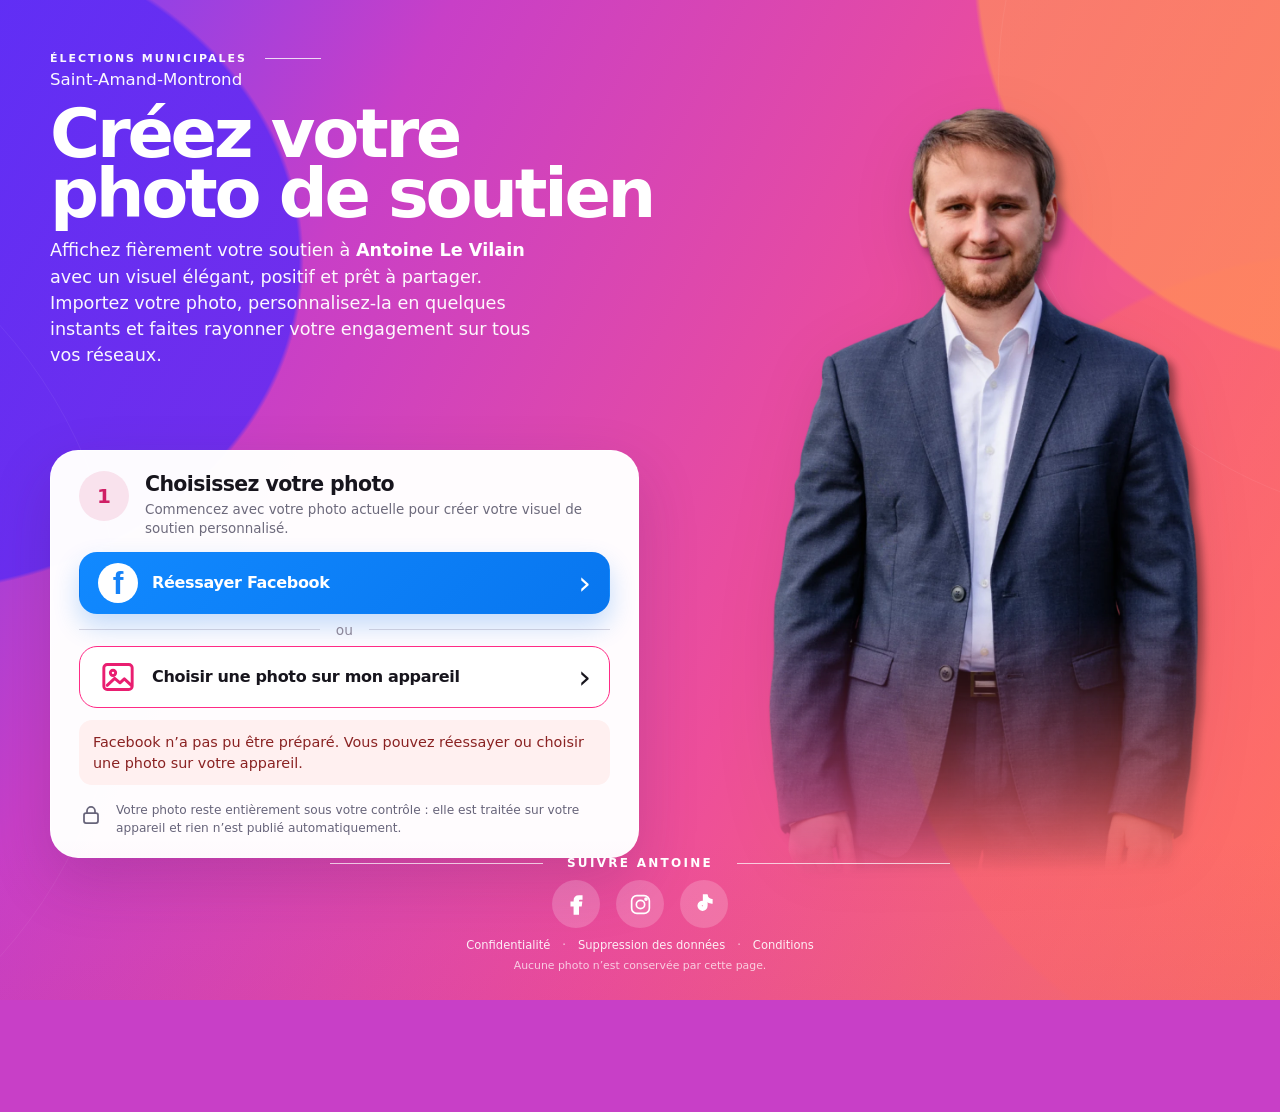
==== commit 5164cb25: "Add files via upload" ====
--- a/index.html
+++ b/index.html
@@ -4,10 +4,25 @@
   <meta charset="utf-8">
   <meta name="viewport" content="width=device-width, initial-scale=1, viewport-fit=cover">
   <meta name="theme-color" content="#c9409d">
-  <meta name="description" content="Créez votre photo de soutien personnalisée.">
-  <title>Créez votre photo de soutien</title>
-  <link rel="stylesheet" href="./css/style.css?v=22">
-  <link rel="stylesheet" href="./css/mobile.css?v=23" media="(max-width: 700px)">
+  <meta name="description" content="Soutenez Antoine Le Vilain grâce à votre photo de profil. Ajoutez votre photo, personnalisez votre visuel en quelques secondes et partagez fièrement votre engagement à Saint-Amand-Montrond.">
+  <title>Créez votre photo de soutien • Antoine Le Vilain • Saint-Amand-Montrond</title>
+  <meta property="og:site_name" content="Antoine Le Vilain">
+  <meta property="og:locale" content="fr_FR">
+  <meta property="og:type" content="website">
+  <meta property="og:title" content="Créez votre photo de soutien pour Antoine Le Vilain">
+  <meta property="og:description" content="Ajoutez votre photo, personnalisez votre visuel et partagez un soutien fort, élégant et immédiat à Antoine Le Vilain à Saint-Amand-Montrond.">
+  <meta property="og:url" content="https://jevoteantoinelevilain.github.io/photo-profil/">
+  <meta property="og:image" content="https://jevoteantoinelevilain.github.io/photo-profil/assets/share-preview-saint-amand.png">
+  <meta property="og:image:alt" content="Bannière de campagne Antoine Le Vilain pour Saint-Amand-Montrond">
+  <meta name="twitter:card" content="summary_large_image">
+  <meta name="twitter:title" content="Créez votre photo de soutien pour Antoine Le Vilain">
+  <meta name="twitter:description" content="Ajoutez votre photo, personnalisez votre visuel et partagez votre soutien à Antoine Le Vilain en quelques secondes.">
+  <meta name="twitter:image" content="https://jevoteantoinelevilain.github.io/photo-profil/assets/share-preview-saint-amand.png">
+  <link rel="icon" type="image/png" href="./assets/favicon-saint-amand.png?v=28">
+  <link rel="shortcut icon" href="./assets/favicon-saint-amand.png?v=28">
+  <link rel="apple-touch-icon" href="./assets/favicon-saint-amand.png?v=28">
+  <link rel="stylesheet" href="./css/style.css?v=28">
+  <link rel="stylesheet" href="./css/mobile.css?v=28" media="(max-width: 700px)">
 </head>
 <body class="landing-page">
   <div id="fb-root"></div>
@@ -157,11 +172,11 @@
       </div>
 
       <div class="friend-share-copy">
-        <h2 id="friendShareTitle">Permettre à un ami de créer sa photo de soutien</h2>
-        <p>Partagez le lien de cette page.</p>
-      </div>
-
-      <button type="button" class="button friend-share-button" id="shareSiteButton">Partager le lien</button>
+        <h2 id="friendShareTitle">Invitez un proche à créer sa photo de soutien</h2>
+        <p>Diffusez la campagne en un geste : partagez cette page et permettez à vos proches d’afficher, eux aussi, leur soutien à Antoine Le Vilain.</p>
+      </div>
+
+      <button type="button" class="button friend-share-button" id="shareSiteButton">Inviter un proche</button>
 
       <p class="friend-share-feedback" id="shareSiteFeedback" role="status" aria-live="polite" hidden></p>
     </div>
@@ -201,6 +216,6 @@
   <script src="./js/editor.js?v=18"></script>
   <script src="./js/facebook.js?v=18"></script>
   <script src="./js/share.js?v=18"></script>
-  <script src="./js/app.js?v=22"></script>
+  <script src="./js/app.js?v=28"></script>
 </body>
 </html>
--- a/css/style.css
+++ b/css/style.css
@@ -121,7 +121,7 @@
   font-size: clamp(4.2rem, 6.7vw, 6.65rem);
   font-weight: 900;
   line-height: .88;
-  letter-spacing: -.067em;
+  letter-spacing: -.048em;
   text-wrap: balance;
 }
 
@@ -737,7 +737,7 @@
     max-width: 5.8ch;
     font-size: clamp(4.25rem, 16vw, 5.9rem);
     line-height: .90;
-    letter-spacing: -.065em;
+    letter-spacing: -.048em;
   }
 
   .lead {
--- a/css/mobile.css
+++ b/css/mobile.css
@@ -138,7 +138,7 @@
     font-size: clamp(3.25rem, 13.7vw, 3.75rem) !important;
     font-weight: 900 !important;
     line-height: .90 !important;
-    letter-spacing: -.067em !important;
+    letter-spacing: -.045em !important;
     text-wrap: initial !important;
   }
 
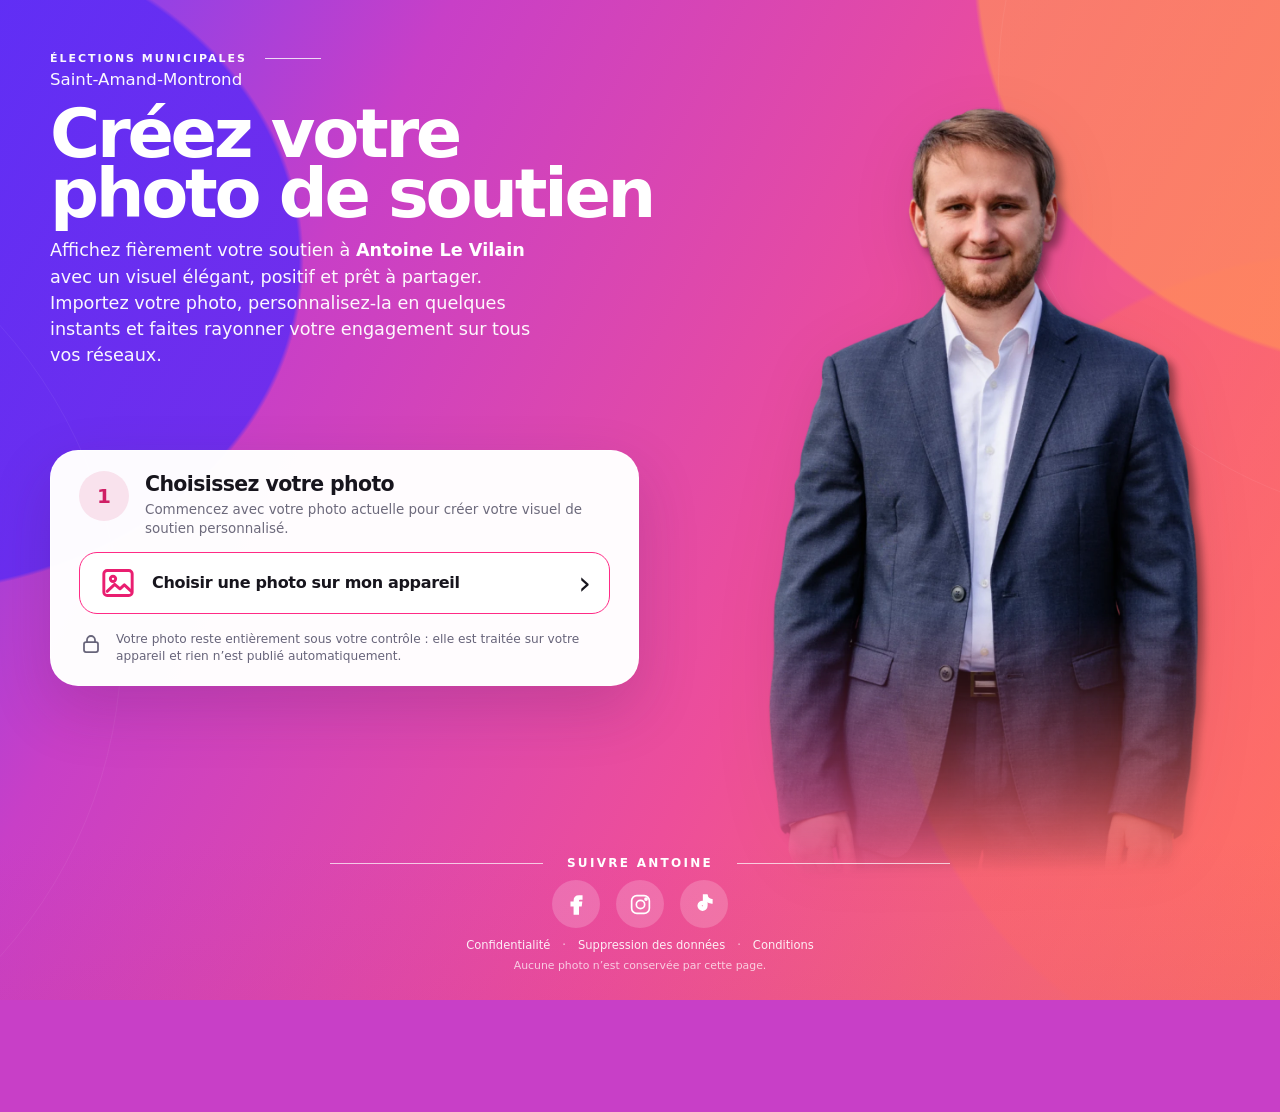
==== commit 853ab45e: "Add files via upload" ====
--- a/index.html
+++ b/index.html
@@ -6,18 +6,23 @@
   <meta name="theme-color" content="#c9409d">
   <meta name="description" content="Soutenez Antoine Le Vilain grâce à votre photo de profil. Ajoutez votre photo, personnalisez votre visuel en quelques secondes et partagez fièrement votre engagement à Saint-Amand-Montrond.">
   <title>Créez votre photo de soutien • Antoine Le Vilain • Saint-Amand-Montrond</title>
+  <link rel="canonical" href="https://jevoteantoinelevilain.github.io/photo-profil/">
   <meta property="og:site_name" content="Antoine Le Vilain">
   <meta property="og:locale" content="fr_FR">
   <meta property="og:type" content="website">
-  <meta property="og:title" content="Créez votre photo de soutien pour Antoine Le Vilain">
-  <meta property="og:description" content="Ajoutez votre photo, personnalisez votre visuel et partagez un soutien fort, élégant et immédiat à Antoine Le Vilain à Saint-Amand-Montrond.">
+  <meta property="og:title" content="Antoine Le Vilain — Photo de soutien">
+  <meta property="og:description" content="Ajoutez votre photo de profil pour créer un visuel personnalisé et partagez un soutien fort à Antoine Le Vilain pour les élections municipales à Saint-Amand-Montrond.">
   <meta property="og:url" content="https://jevoteantoinelevilain.github.io/photo-profil/">
-  <meta property="og:image" content="https://jevoteantoinelevilain.github.io/photo-profil/assets/share-preview-saint-amand.png">
-  <meta property="og:image:alt" content="Bannière de campagne Antoine Le Vilain pour Saint-Amand-Montrond">
+  <meta property="og:image" content="https://jevoteantoinelevilain.github.io/photo-profil/assets/share-preview-saint-amand-v34.png">
+  <meta property="og:image:secure_url" content="https://jevoteantoinelevilain.github.io/photo-profil/assets/share-preview-saint-amand-v34.png">
+  <meta property="og:image:type" content="image/png">
+  <meta property="og:image:width" content="1200">
+  <meta property="og:image:height" content="630">
+  <meta property="og:image:alt" content="Bannière de partage Antoine Le Vilain pour les élections municipales à Saint-Amand-Montrond">
   <meta name="twitter:card" content="summary_large_image">
-  <meta name="twitter:title" content="Créez votre photo de soutien pour Antoine Le Vilain">
-  <meta name="twitter:description" content="Ajoutez votre photo, personnalisez votre visuel et partagez votre soutien à Antoine Le Vilain en quelques secondes.">
-  <meta name="twitter:image" content="https://jevoteantoinelevilain.github.io/photo-profil/assets/share-preview-saint-amand.png">
+  <meta name="twitter:title" content="Antoine Le Vilain — Photo de soutien">
+  <meta name="twitter:description" content="Ajoutez votre photo de profil pour créer un visuel personnalisé et partagez un soutien fort à Antoine Le Vilain pour les élections municipales à Saint-Amand-Montrond.">
+  <meta name="twitter:image" content="https://jevoteantoinelevilain.github.io/photo-profil/assets/share-preview-saint-amand-v34.png">
   <link rel="icon" type="image/png" href="./assets/favicon-saint-amand.png?v=28">
   <link rel="shortcut icon" href="./assets/favicon-saint-amand.png?v=28">
   <link rel="apple-touch-icon" href="./assets/favicon-saint-amand.png?v=28">
@@ -66,15 +71,7 @@
         </div>
 
         <div class="action-stack">
-          <button class="button button-facebook" id="facebookButton" type="button">
-            <span class="button-icon facebook-icon" aria-hidden="true">f</span>
-            <span class="button-label">Utiliser ma photo Facebook</span>
-            <span class="button-arrow" aria-hidden="true">›</span>
-          </button>
-
-          <p class="separator"><span>ou</span></p>
-
-          <label class="button button-secondary" for="fileInput">
+<label class="button button-secondary" for="fileInput">
             <span class="button-icon image-icon" aria-hidden="true">
               <svg viewBox="0 0 24 24">
                 <rect x="3.5" y="4.5" width="17" height="15" rx="2"></rect>
@@ -89,7 +86,7 @@
           <input class="visually-hidden" id="fileInput" type="file" accept="image/jpeg,image/png,image/webp,image/*">
         </div>
 
-        <div class="notice" id="facebookNotice" hidden></div>
+        <div class="notice" id="uploadNotice" hidden></div>
 
         <div class="privacy-note">
           <span class="lock-icon" aria-hidden="true">
@@ -142,7 +139,7 @@
         <img id="resultImage" class="result-image" alt="Visuel généré">
 
         <div class="action-stack result-actions">
-          <a class="button button-white result-primary-action" id="facebookOpenButton" href="https://www.facebook.com/" target="_blank" rel="noopener noreferrer">Ouvrir Facebook</a>
+          <a class="button button-white result-primary-action" id="facebookOpenButton" href="https://www.facebook.com/me" target="_blank" rel="noopener noreferrer">Ouvrir Facebook</a>
           <button class="button button-soft" id="shareButton" type="button" hidden>Partager ma photo</button>
           <a class="button button-soft" id="downloadButton" download="photo-profil-antoine-le-vilain.jpg">Enregistrer ma photo</a>
         </div>
@@ -212,10 +209,9 @@
     </div>
   </footer>
 
-  <script src="./js/config.js?v=24"></script>
+  <script src="./js/config.js?v=35"></script>
   <script src="./js/editor.js?v=18"></script>
-  <script src="./js/facebook.js?v=18"></script>
   <script src="./js/share.js?v=18"></script>
-  <script src="./js/app.js?v=28"></script>
+  <script src="./js/app.js?v=35"></script>
 </body>
 </html>
